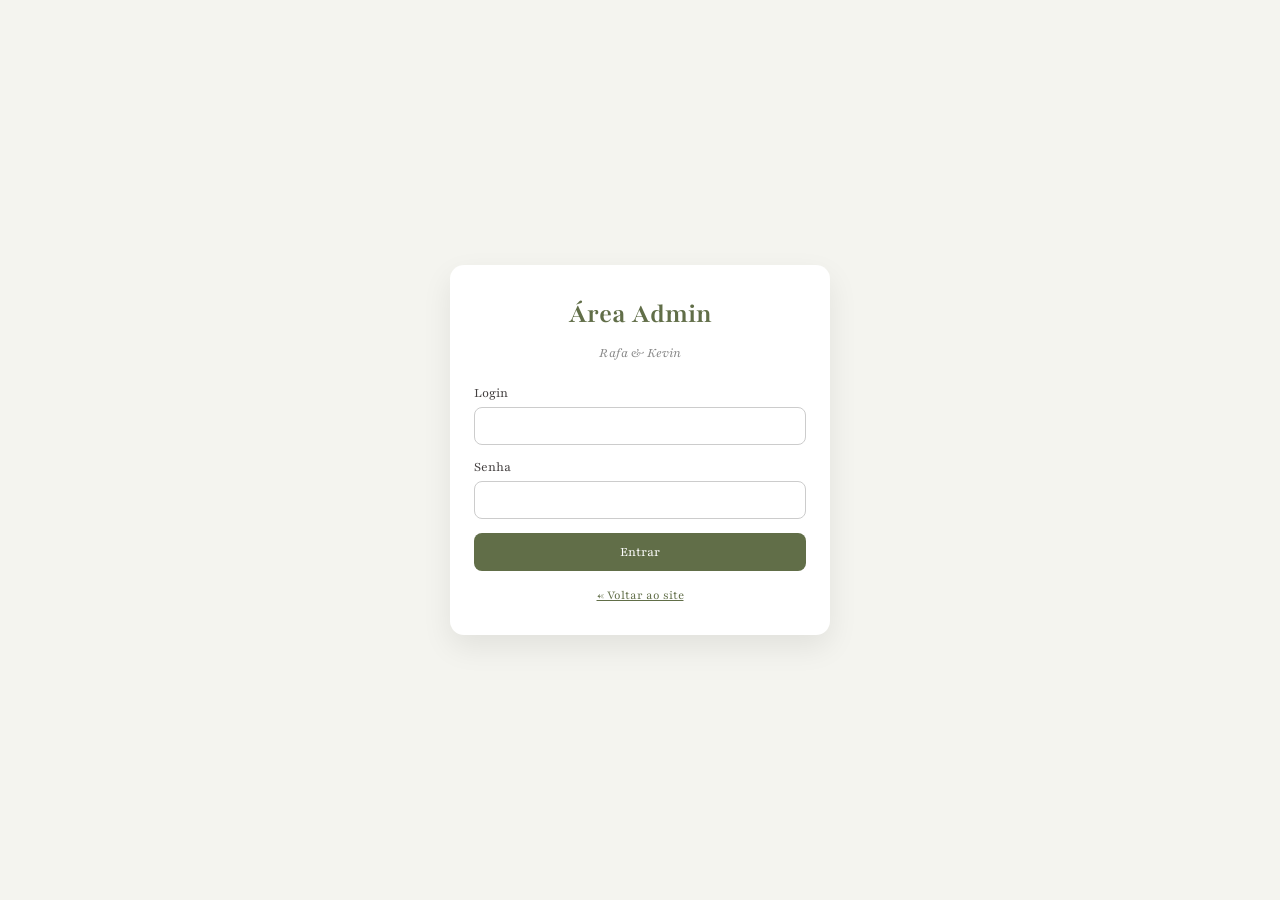
==== admin/index.html @ 6b74142e "Liga local, Maps, meta/OG e subtítulo do admin ao SITE_CONFIG. Facilita personalizar cada casamento " ====
<!DOCTYPE html>
<html lang="pt-BR">
<head>
    <meta charset="UTF-8">
    <meta name="viewport" content="width=device-width, initial-scale=1.0">
    <title>Admin - Login</title>
    <link href="https://fonts.googleapis.com/css2?family=Playfair:ital,opsz,wght@0,5..1200,300..900;1,5..1200,300..900&display=swap" rel="stylesheet">
    <link rel="stylesheet" href="admin.css">
</head>
<body>
    <div class="pagina-login">
        <div class="card-login">
            <h1>Área Admin</h1>
            <p class="subtitulo" id="admin-subtitulo-casal">Rafaella & Kevin</p>

            <form id="form-login">
                <label for="login">Login</label>
                <input type="text" id="login" autocomplete="username" required>

                <label for="senha">Senha</label>
                <input type="password" id="senha" autocomplete="current-password" required>

                <button type="submit" class="btn-primario" id="btn-login">Entrar</button>
            </form>

            <p id="mensagem" class="mensagem"></p>
            <a href="../index.html" class="link-voltar">← Voltar ao site</a>
        </div>
    </div>

    <script src="../config.js"></script>
    <script src="admin.js"></script>
    <script>
        if (getToken()) {
            window.location.href = "painel.html";
        }

        const form = document.getElementById("form-login");
        const mensagem = document.getElementById("mensagem");
        const btnLogin = document.getElementById("btn-login");

        form.addEventListener("submit", async (e) => {
            e.preventDefault();
            mensagem.className = "mensagem";
            mensagem.textContent = "";
            btnLogin.disabled = true;
            btnLogin.textContent = "Entrando...";

            try {
                const resposta = await fetch(`${API_BASE}/api/auth/login`, {
                    method: "POST",
                    headers: { "Content-Type": "application/json" },
                    body: JSON.stringify({
                        login: document.getElementById("login").value.trim(),
                        senha: document.getElementById("senha").value
                    })
                });

                const texto = await resposta.text();
                let dados;
                try { dados = JSON.parse(texto); } catch { dados = texto; }

                if (!resposta.ok) {
                    throw new Error(typeof dados === "string" ? dados : (dados.message || "Login ou senha inválidos"));
                }

                setAuth(dados.token, dados.login);
                window.location.href = "painel.html";
            } catch (erro) {
                mensagem.className = "mensagem erro";
                mensagem.textContent = erro.message || "Erro ao fazer login.";
            } finally {
                btnLogin.disabled = false;
                btnLogin.textContent = "Entrar";
            }
        });
    </script>
</body>
</html>
---- admin/admin.css ----
* {
    box-sizing: border-box;
}

body {
    margin: 0;
    font-family: "Playfair", Georgia, serif;
    background: #f4f4ef;
    color: #433f3f;
}

a {
    color: #616e48;
}

.pagina-login {
    min-height: 100vh;
    display: flex;
    align-items: center;
    justify-content: center;
    padding: 24px;
}

.card-login {
    width: 100%;
    max-width: 380px;
    background: white;
    border-radius: 14px;
    padding: 32px 24px;
    box-shadow: 0 12px 30px rgba(0, 0, 0, 0.08);
}

.card-login h1 {
    margin: 0 0 6px;
    text-align: center;
    color: #616e48;
    font-size: 28px;
}

.subtitulo {
    text-align: center;
    color: #888;
    font-style: italic;
    font-size: 14px;
    margin-bottom: 24px;
}

label {
    display: block;
    margin-bottom: 6px;
    font-size: 14px;
}

input, textarea, select {
    width: 100%;
    padding: 10px 12px;
    border: 1px solid #ccc;
    border-radius: 8px;
    font-size: 14px;
    margin-bottom: 14px;
    font-family: inherit;
}

textarea {
    min-height: 90px;
    resize: vertical;
}

button, .btn {
    border: none;
    border-radius: 8px;
    padding: 11px 16px;
    font-family: inherit;
    font-size: 14px;
    cursor: pointer;
    transition: background 0.2s;
}

.btn-primario {
    background: #616e48;
    color: white;
    width: 100%;
}

.btn-primario:hover { background: #4f5a3a; }
.btn-primario:disabled { background: #ccc; cursor: not-allowed; }

.btn-secundario {
    background: #e0e1cf;
    color: #616e48;
}

.btn-perigo {
    background: #c0392b;
    color: white;
}

.btn-aviso {
    background: #d4a017;
    color: white;
}

.mensagem {
    margin-top: 14px;
    text-align: center;
    font-size: 14px;
}

.mensagem.erro { color: #b00020; }
.mensagem.sucesso { color: #616e48; }

/* Painel */

.layout-admin {
    min-height: 100vh;
}

.topo-admin {
    background: #616e48;
    color: white;
    padding: 16px 20px;
    display: flex;
    justify-content: space-between;
    align-items: center;
    gap: 12px;
}

.topo-admin h1 {
    margin: 0;
    font-size: 20px;
}

.topo-admin span {
    font-size: 13px;
    opacity: 0.9;
}

.topo-acoes {
    display: flex;
    gap: 8px;
    align-items: center;
}

.btn-sair {
    background: rgba(255,255,255,0.15);
    color: white;
    border: 1px solid rgba(255,255,255,0.3);
}

.link-site {
    color: rgba(255, 255, 255, 0.9);
    font-size: 14px;
    text-decoration: none;
    padding: 8px 12px;
    border-radius: 8px;
    border: 1px solid rgba(255, 255, 255, 0.25);
}

.link-site:hover {
    background: rgba(255, 255, 255, 0.1);
}

.conteudo-admin {
    max-width: 960px;
    margin: 0 auto;
    padding: 20px 16px 40px;
}

.abas {
    display: flex;
    gap: 8px;
    margin-bottom: 20px;
}

.aba {
    flex: 1;
    background: white;
    border: 1px solid #ddd;
    color: #666;
    padding: 12px;
    border-radius: 10px;
}

.aba.ativa {
    background: #616e48;
    color: white;
    border-color: #616e48;
}

.painel-aba {
    display: none;
}

.painel-aba.ativo {
    display: block;
}

.grid-admin {
    display: grid;
    gap: 20px;
}

@media (min-width: 800px) {
    .grid-admin {
        grid-template-columns: 1fr 1.2fr;
    }
}

.card-painel {
    background: white;
    border-radius: 12px;
    padding: 20px;
    box-shadow: 0 4px 16px rgba(0,0,0,0.05);
}

.card-painel h2 {
    margin: 0 0 16px;
    color: #616e48;
    font-size: 18px;
}

#form-presente.modo-edicao {
    border-left: 3px solid #616e48;
    padding-left: 12px;
}

.preview-imagem {
    width: 100%;
    max-height: 180px;
    object-fit: cover;
    border-radius: 8px;
    margin-bottom: 14px;
    display: none;
}

.lista-itens {
    display: flex;
    flex-direction: column;
    gap: 12px;
}

.item-card {
    display: flex;
    gap: 12px;
    padding: 12px;
    border: 1px solid #eee;
    border-radius: 10px;
    align-items: flex-start;
}

.item-card img {
    width: 72px;
    height: 72px;
    object-fit: cover;
    border-radius: 8px;
    flex-shrink: 0;
}

.item-info {
    flex: 1;
    min-width: 0;
}

.item-info strong {
    display: block;
    margin-bottom: 4px;
    font-size: 15px;
}

.item-info p {
    margin: 0 0 4px;
    font-size: 13px;
    color: #666;
}

.badge {
    display: inline-block;
    font-size: 11px;
    padding: 3px 8px;
    border-radius: 12px;
    background: #e0e1cf;
    color: #616e48;
}

.badge.comprado {
    background: #fdebd0;
    color: #9a7b0a;
}

.acoes-item {
    display: flex;
    flex-wrap: wrap;
    gap: 6px;
    margin-top: 8px;
}

.acoes-item button {
    padding: 6px 10px;
    font-size: 12px;
}

.tabela-presenca {
    width: 100%;
    border-collapse: collapse;
    font-size: 13px;
}

.tabela-presenca th,
.tabela-presenca td {
    padding: 10px 8px;
    border-bottom: 1px solid #eee;
    text-align: left;
}

.tabela-presenca th {
    color: #616e48;
    font-weight: 600;
}

.status-sim { color: #2e7d32; }
.status-nao { color: #c0392b; }

.resumo {
    display: grid;
    grid-template-columns: repeat(2, minmax(0, 1fr));
    gap: 12px;
    margin-bottom: 20px;
}

@media (min-width: 640px) {
    .resumo {
        grid-template-columns: repeat(4, minmax(0, 1fr));
    }
}

.tabela-historico td strong {
    color: #616e48;
}

.resumo-card {
    flex: 1;
    min-width: 120px;
    background: #f9f9f7;
    border-radius: 10px;
    padding: 12px;
    text-align: center;
}

.resumo-card strong {
    display: block;
    font-size: 22px;
    color: #616e48;
}

.resumo-card span {
    font-size: 12px;
    color: #888;
}

.vazio {
    color: #999;
    font-style: italic;
    text-align: center;
    padding: 24px;
}

.escondido { display: none !important; }

.link-voltar {
    display: block;
    text-align: center;
    margin-top: 16px;
    font-size: 13px;
}

/* Toast */
#toast-container {
    position: fixed;
    left: 50%;
    bottom: 28px;
    transform: translateX(-50%);
    z-index: 9999;
    display: flex;
    flex-direction: column;
    gap: 10px;
    width: min(90vw, 360px);
    pointer-events: none;
}

.toast {
    background: #433f3f;
    color: #fff;
    padding: 14px 18px;
    border-radius: 12px;
    font-family: "Playfair", Georgia, serif;
    font-size: 14px;
    line-height: 1.4;
    text-align: center;
    box-shadow: 0 10px 28px rgba(0, 0, 0, 0.22);
    opacity: 0;
    transform: translateY(12px);
    transition: opacity 0.28s ease, transform 0.28s ease;
}

.toast.visivel {
    opacity: 1;
    transform: translateY(0);
}

.toast-sucesso { background: #616e48; }
.toast-erro { background: #8b4a3a; }
.toast-info { background: #433f3f; }
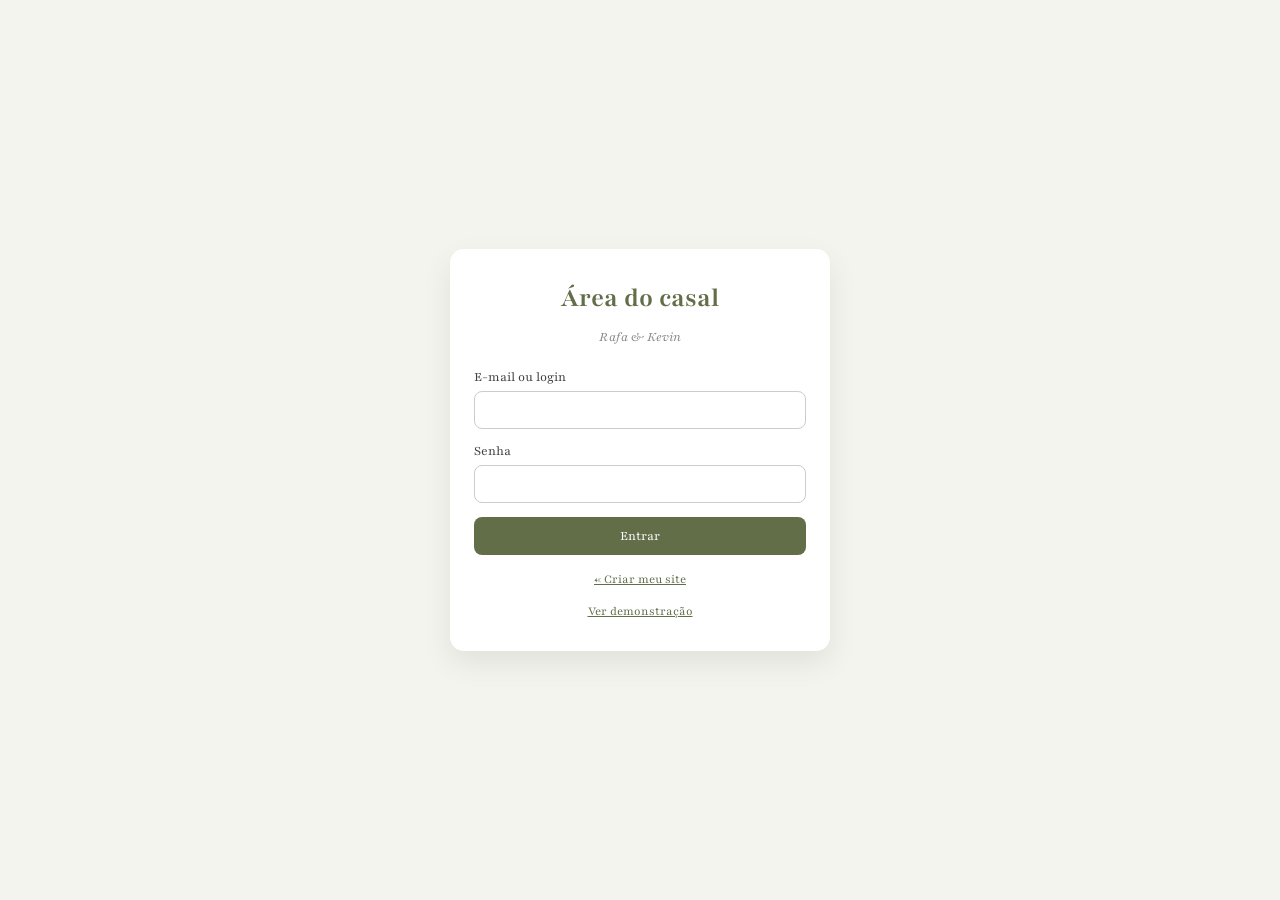
==== commit 6dbd02c8: "Adiciona landing de venda e login da noiva no painel. Checkout chama a API de assinatura e redirecio" ====
--- a/admin/index.html
+++ b/admin/index.html
@@ -10,11 +10,11 @@
 <body>
     <div class="pagina-login">
         <div class="card-login">
-            <h1>Área Admin</h1>
-            <p class="subtitulo" id="admin-subtitulo-casal">Rafaella & Kevin</p>
+            <h1>Área do casal</h1>
+            <p class="subtitulo" id="admin-subtitulo-casal">Entre com e-mail ou login admin</p>
 
             <form id="form-login">
-                <label for="login">Login</label>
+                <label for="login">E-mail ou login</label>
                 <input type="text" id="login" autocomplete="username" required>
 
                 <label for="senha">Senha</label>
@@ -24,7 +24,8 @@
             </form>
 
             <p id="mensagem" class="mensagem"></p>
-            <a href="../index.html" class="link-voltar">← Voltar ao site</a>
+            <a href="../landing/index.html" class="link-voltar">← Criar meu site</a>
+            <a href="../index.html" class="link-voltar">Ver demonstração</a>
         </div>
     </div>
 
@@ -47,14 +48,24 @@
             btnLogin.textContent = "Entrando...";
 
             try {
-                const resposta = await fetch(`${API_BASE}/api/auth/login`, {
+                const login = document.getElementById("login").value.trim();
+                const senha = document.getElementById("senha").value;
+                const payload = JSON.stringify({ login, senha });
+
+                // Tenta noiva (e-mail) e depois admin global
+                let resposta = await fetch(`${API_BASE}/api/auth/login-noiva`, {
                     method: "POST",
                     headers: { "Content-Type": "application/json" },
-                    body: JSON.stringify({
-                        login: document.getElementById("login").value.trim(),
-                        senha: document.getElementById("senha").value
-                    })
+                    body: payload
                 });
+
+                if (resposta.status === 401) {
+                    resposta = await fetch(`${API_BASE}/api/auth/login`, {
+                        method: "POST",
+                        headers: { "Content-Type": "application/json" },
+                        body: payload
+                    });
+                }
 
                 const texto = await resposta.text();
                 let dados;
@@ -64,7 +75,7 @@
                     throw new Error(typeof dados === "string" ? dados : (dados.message || "Login ou senha inválidos"));
                 }
 
-                setAuth(dados.token, dados.login);
+                setAuth(dados.token, dados.login, dados.siteId || null, dados.role || "ADMIN");
                 window.location.href = "painel.html";
             } catch (erro) {
                 mensagem.className = "mensagem erro";
--- a/admin/admin.css
+++ b/admin/admin.css
@@ -168,12 +168,13 @@
 
 .abas {
     display: flex;
+    flex-wrap: wrap;
     gap: 8px;
     margin-bottom: 20px;
 }
 
 .aba {
-    flex: 1;
+    flex: 1 1 140px;
     background: white;
     border: 1px solid #ddd;
     color: #666;
@@ -193,6 +194,108 @@
 
 .painel-aba.ativo {
     display: block;
+}
+
+.subtitulo-card {
+    margin: 18px 0 10px;
+    font-size: 16px;
+    color: #616e48;
+}
+
+.dica-admin {
+    font-size: 13px;
+    color: #888;
+    font-style: italic;
+    margin: 0 0 16px;
+}
+
+.linha-dupla {
+    display: grid;
+    grid-template-columns: 1fr 1fr;
+    gap: 12px;
+}
+
+.cores-grid {
+    display: grid;
+    grid-template-columns: repeat(auto-fill, minmax(140px, 1fr));
+    gap: 10px;
+    margin-bottom: 16px;
+}
+
+.cores-grid label {
+    display: flex;
+    flex-direction: column;
+    gap: 6px;
+    font-size: 13px;
+}
+
+.cores-grid input[type="color"] {
+    width: 100%;
+    height: 40px;
+    padding: 2px;
+    margin-bottom: 0;
+    cursor: pointer;
+}
+
+.upload-bloco {
+    margin-bottom: 22px;
+    padding-bottom: 16px;
+    border-bottom: 1px dashed #ddd;
+}
+
+.upload-bloco h3 {
+    margin: 0 0 10px;
+    font-size: 15px;
+    color: #433f3f;
+}
+
+.preview-midia {
+    display: none;
+    width: 100%;
+    max-height: 220px;
+    object-fit: cover;
+    border-radius: 10px;
+    margin-bottom: 10px;
+    background: #eee;
+}
+
+.contador-limite {
+    font-size: 13px;
+    font-weight: normal;
+    color: #888;
+    font-style: italic;
+}
+
+.lista-carrossel-admin {
+    display: grid;
+    grid-template-columns: repeat(2, minmax(0, 1fr));
+    gap: 10px;
+    margin-bottom: 12px;
+}
+
+.item-carrossel-admin {
+    background: #f9f9f7;
+    border-radius: 10px;
+    overflow: hidden;
+    border: 1px solid #e6e6df;
+}
+
+.item-carrossel-admin img {
+    width: 100%;
+    height: 120px;
+    object-fit: cover;
+    display: block;
+}
+
+.item-carrossel-admin .btn-secundario {
+    width: 100%;
+    border-radius: 0;
+}
+
+@media (max-width: 640px) {
+    .linha-dupla {
+        grid-template-columns: 1fr;
+    }
 }
 
 .grid-admin {
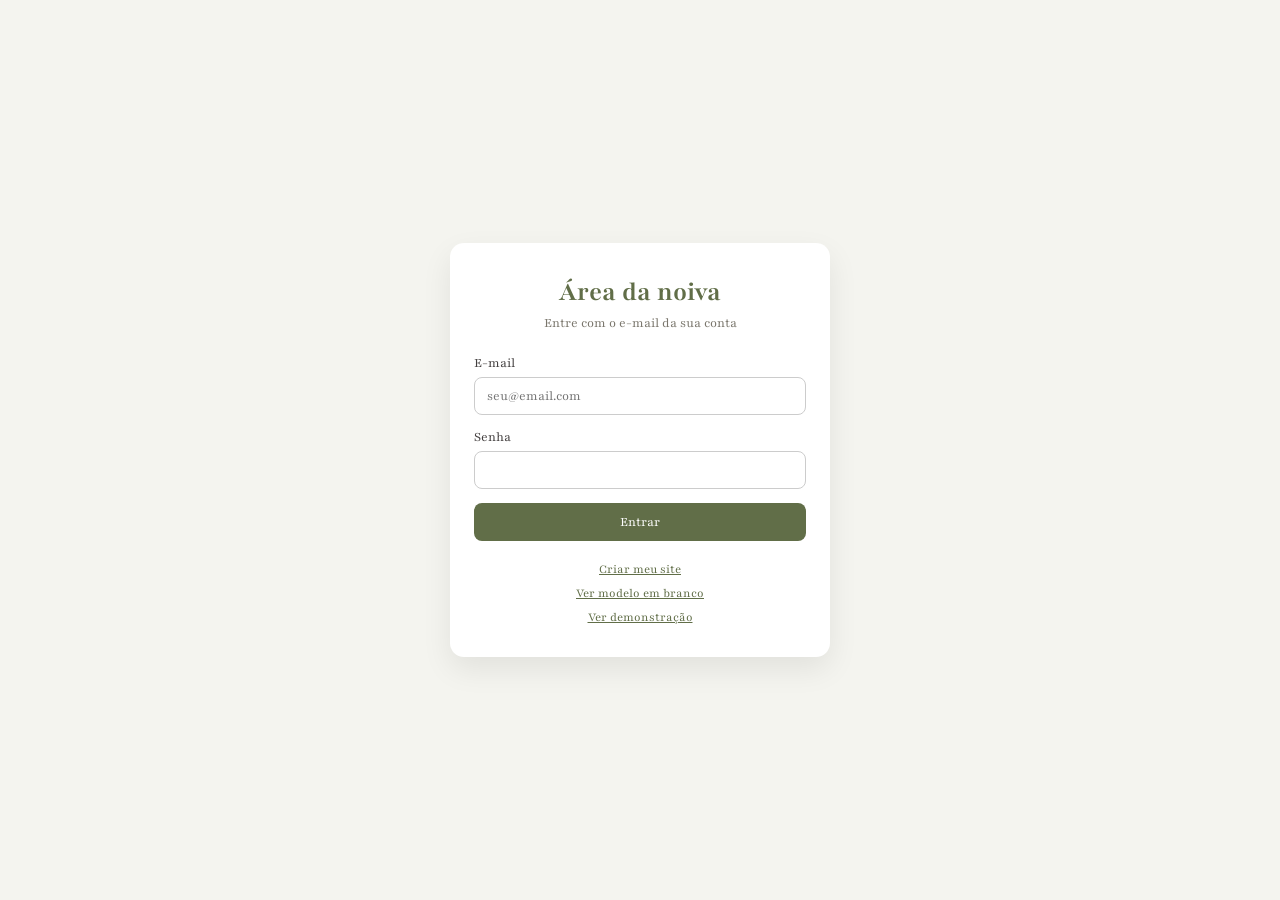
==== commit 36ce5766: "Layout neutro para casais sem foto e login admin sem branding da vitrine. Co-authored-by: Cursor <cu" ====
--- a/admin/index.html
+++ b/admin/index.html
@@ -3,19 +3,19 @@
 <head>
     <meta charset="UTF-8">
     <meta name="viewport" content="width=device-width, initial-scale=1.0">
-    <title>Admin - Login</title>
+    <title>Área da noiva — Login</title>
     <link href="https://fonts.googleapis.com/css2?family=Playfair:ital,opsz,wght@0,5..1200,300..900;1,5..1200,300..900&display=swap" rel="stylesheet">
     <link rel="stylesheet" href="admin.css">
 </head>
 <body>
     <div class="pagina-login">
         <div class="card-login">
-            <h1>Área do casal</h1>
-            <p class="subtitulo" id="admin-subtitulo-casal">Entre com e-mail ou login admin</p>
+            <h1>Área da noiva</h1>
+            <p class="subtitulo" id="admin-subtitulo-casal">Entre com o e-mail da sua conta</p>
 
             <form id="form-login">
-                <label for="login">E-mail ou login</label>
-                <input type="text" id="login" autocomplete="username" required>
+                <label for="login">E-mail</label>
+                <input type="text" id="login" autocomplete="username" required placeholder="seu@email.com">
 
                 <label for="senha">Senha</label>
                 <input type="password" id="senha" autocomplete="current-password" required>
@@ -24,8 +24,11 @@
             </form>
 
             <p id="mensagem" class="mensagem"></p>
-            <a href="../landing/index.html" class="link-voltar">← Criar meu site</a>
-            <a href="../index.html" class="link-voltar">Ver demonstração</a>
+            <div class="links-login">
+                <a href="../landing/index.html" class="link-voltar">Criar meu site</a>
+                <a href="../index.html?site=modelo" class="link-voltar" target="_blank" rel="noopener">Ver modelo em branco</a>
+                <a href="../index.html" class="link-voltar" target="_blank" rel="noopener">Ver demonstração</a>
+            </div>
         </div>
     </div>
 
--- a/admin/admin.css
+++ b/admin/admin.css
@@ -39,10 +39,28 @@
 
 .subtitulo {
     text-align: center;
-    color: #888;
-    font-style: italic;
-    font-size: 14px;
-    margin-bottom: 24px;
+    margin: 0 0 24px;
+    color: #7a766c;
+    font-size: 14px;
+}
+
+.links-login {
+    display: flex;
+    flex-direction: column;
+    gap: 8px;
+    margin-top: 20px;
+    align-items: center;
+}
+
+.links-login .link-voltar {
+    margin-top: 0;
+}
+
+.site-ativo-label {
+    display: block;
+    font-size: 13px;
+    color: #7a766c;
+    margin-top: 4px;
 }
 
 label {
@@ -229,6 +247,13 @@
     font-size: 13px;
 }
 
+.cores-grid label small {
+    font-size: 11px;
+    font-weight: 400;
+    opacity: 0.7;
+    line-height: 1.2;
+}
+
 .cores-grid input[type="color"] {
     width: 100%;
     height: 40px;
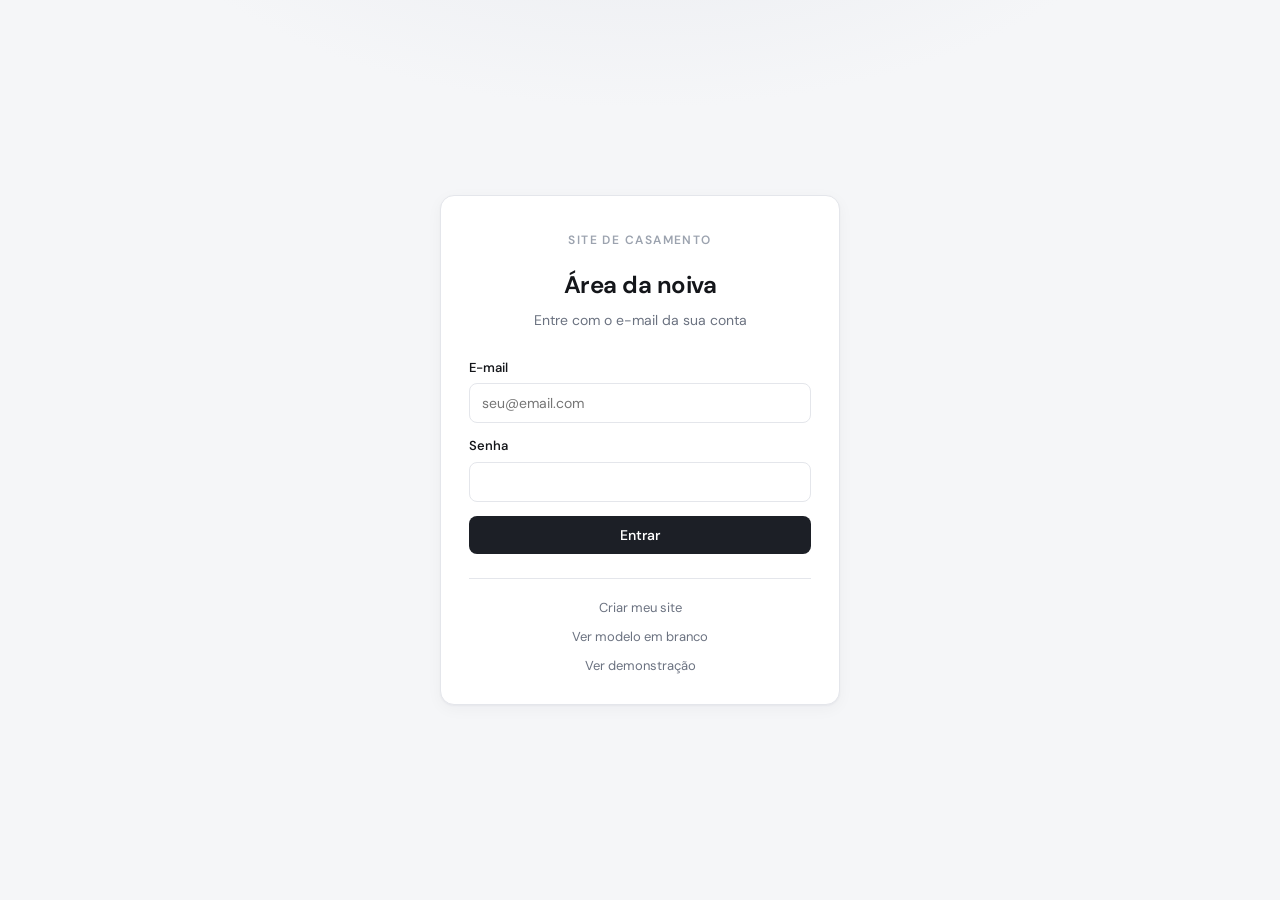
==== commit a92dd568: "Redesenha o admin com visual SaaS neutro (DM Sans + grafite). Co-authored-by: Cursor <cursoragent@cu" ====
--- a/admin/index.html
+++ b/admin/index.html
@@ -4,12 +4,15 @@
     <meta charset="UTF-8">
     <meta name="viewport" content="width=device-width, initial-scale=1.0">
     <title>Área da noiva — Login</title>
-    <link href="https://fonts.googleapis.com/css2?family=Playfair:ital,opsz,wght@0,5..1200,300..900;1,5..1200,300..900&display=swap" rel="stylesheet">
+    <link rel="preconnect" href="https://fonts.googleapis.com">
+    <link rel="preconnect" href="https://fonts.gstatic.com" crossorigin>
+    <link href="https://fonts.googleapis.com/css2?family=DM+Sans:ital,opsz,wght@0,9..40,400;0,9..40,500;0,9..40,600;0,9..40,700;1,9..40,400&display=swap" rel="stylesheet">
     <link rel="stylesheet" href="admin.css">
 </head>
 <body>
     <div class="pagina-login">
         <div class="card-login">
+            <span class="marca-admin">Site de casamento</span>
             <h1>Área da noiva</h1>
             <p class="subtitulo" id="admin-subtitulo-casal">Entre com o e-mail da sua conta</p>
 
--- a/admin/admin.css
+++ b/admin/admin.css
@@ -1,17 +1,53 @@
+/* Admin SaaS — visual neutro (ferramenta, não convite) */
+:root {
+    --bg: #f5f6f8;
+    --surface: #ffffff;
+    --surface-2: #f0f1f4;
+    --border: #e4e6eb;
+    --border-strong: #d0d3da;
+    --text: #14161a;
+    --text-muted: #6b7280;
+    --text-soft: #9ca3af;
+    --accent: #1c1f26;
+    --accent-hover: #000000;
+    --accent-soft: #eef0f3;
+    --focus: #3b82f6;
+    --success: #047857;
+    --success-bg: #ecfdf5;
+    --danger: #b91c1c;
+    --danger-bg: #fef2f2;
+    --warning: #b45309;
+    --warning-bg: #fffbeb;
+    --shadow: 0 1px 2px rgba(16, 24, 40, 0.04), 0 4px 16px rgba(16, 24, 40, 0.04);
+    --radius: 10px;
+    --radius-sm: 8px;
+    --font: "DM Sans", system-ui, -apple-system, sans-serif;
+}
+
 * {
     box-sizing: border-box;
 }
 
 body {
     margin: 0;
-    font-family: "Playfair", Georgia, serif;
-    background: #f4f4ef;
-    color: #433f3f;
+    font-family: var(--font);
+    background: var(--bg);
+    color: var(--text);
+    -webkit-font-smoothing: antialiased;
+    line-height: 1.45;
 }
 
 a {
-    color: #616e48;
-}
+    color: var(--text);
+    text-decoration: underline;
+    text-underline-offset: 3px;
+}
+
+a:hover {
+    color: var(--accent);
+}
+
+/* ——— Login ——— */
 
 .pagina-login {
     min-height: 100vh;
@@ -19,64 +55,116 @@
     align-items: center;
     justify-content: center;
     padding: 24px;
+    background:
+        radial-gradient(900px 480px at 50% -20%, #e8eaef 0%, transparent 60%),
+        var(--bg);
 }
 
 .card-login {
     width: 100%;
-    max-width: 380px;
-    background: white;
+    max-width: 400px;
+    background: var(--surface);
+    border: 1px solid var(--border);
     border-radius: 14px;
-    padding: 32px 24px;
-    box-shadow: 0 12px 30px rgba(0, 0, 0, 0.08);
+    padding: 36px 28px 28px;
+    box-shadow: var(--shadow);
+}
+
+.card-login .marca-admin {
+    display: block;
+    text-align: center;
+    font-size: 12px;
+    font-weight: 600;
+    letter-spacing: 0.12em;
+    text-transform: uppercase;
+    color: var(--text-soft);
+    margin-bottom: 18px;
 }
 
 .card-login h1 {
-    margin: 0 0 6px;
+    margin: 0 0 8px;
     text-align: center;
-    color: #616e48;
-    font-size: 28px;
+    color: var(--text);
+    font-size: 24px;
+    font-weight: 650;
+    letter-spacing: -0.02em;
 }
 
 .subtitulo {
     text-align: center;
-    margin: 0 0 24px;
-    color: #7a766c;
+    margin: 0 0 28px;
+    color: var(--text-muted);
     font-size: 14px;
+    font-weight: 400;
 }
 
 .links-login {
     display: flex;
     flex-direction: column;
-    gap: 8px;
-    margin-top: 20px;
+    gap: 10px;
+    margin-top: 24px;
+    padding-top: 20px;
+    border-top: 1px solid var(--border);
     align-items: center;
 }
 
 .links-login .link-voltar {
     margin-top: 0;
+    color: var(--text-muted);
+    text-decoration: none;
+    font-size: 13px;
+}
+
+.links-login .link-voltar:hover {
+    color: var(--text);
+    text-decoration: underline;
 }
 
 .site-ativo-label {
     display: block;
-    font-size: 13px;
-    color: #7a766c;
-    margin-top: 4px;
-}
+    font-size: 12px;
+    color: var(--text-muted);
+    margin-top: 2px;
+    font-weight: 500;
+}
+
+/* ——— Forms ——— */
 
 label {
     display: block;
     margin-bottom: 6px;
-    font-size: 14px;
-}
-
-input, textarea, select {
+    font-size: 13px;
+    font-weight: 550;
+    color: var(--text);
+}
+
+input,
+textarea,
+select {
     width: 100%;
     padding: 10px 12px;
-    border: 1px solid #ccc;
-    border-radius: 8px;
+    border: 1px solid var(--border);
+    border-radius: var(--radius-sm);
     font-size: 14px;
     margin-bottom: 14px;
     font-family: inherit;
+    background: var(--surface);
+    color: var(--text);
+    transition: border-color 0.15s, box-shadow 0.15s;
+}
+
+input:hover,
+textarea:hover,
+select:hover {
+    border-color: var(--border-strong);
+}
+
+input:focus,
+textarea:focus,
+select:focus {
+    outline: none;
+    border-color: var(--focus);
+    box-shadow: 0 0 0 3px rgba(59, 130, 246, 0.15);
 }
 
 textarea {
@@ -84,126 +172,182 @@
     resize: vertical;
 }
 
-button, .btn {
+button,
+.btn {
     border: none;
-    border-radius: 8px;
-    padding: 11px 16px;
+    border-radius: var(--radius-sm);
+    padding: 10px 14px;
     font-family: inherit;
     font-size: 14px;
+    font-weight: 550;
     cursor: pointer;
-    transition: background 0.2s;
+    transition: background 0.15s, border-color 0.15s, color 0.15s, opacity 0.15s;
 }
 
 .btn-primario {
-    background: #616e48;
-    color: white;
-    width: 100%;
-}
-
-.btn-primario:hover { background: #4f5a3a; }
-.btn-primario:disabled { background: #ccc; cursor: not-allowed; }
+    background: var(--accent);
+    color: #fff;
+    width: 100%;
+}
+
+.btn-primario:hover {
+    background: var(--accent-hover);
+}
+
+.btn-primario:disabled {
+    background: var(--border-strong);
+    color: var(--text-soft);
+    cursor: not-allowed;
+}
 
 .btn-secundario {
-    background: #e0e1cf;
-    color: #616e48;
+    background: var(--surface);
+    color: var(--text);
+    border: 1px solid var(--border);
+}
+
+.btn-secundario:hover {
+    background: var(--surface-2);
+    border-color: var(--border-strong);
 }
 
 .btn-perigo {
-    background: #c0392b;
-    color: white;
+    background: var(--danger);
+    color: #fff;
+}
+
+.btn-perigo:hover {
+    background: #991b1b;
 }
 
 .btn-aviso {
-    background: #d4a017;
-    color: white;
+    background: var(--warning);
+    color: #fff;
 }
 
 .mensagem {
     margin-top: 14px;
     text-align: center;
-    font-size: 14px;
-}
-
-.mensagem.erro { color: #b00020; }
-.mensagem.sucesso { color: #616e48; }
-
-/* Painel */
+    font-size: 13px;
+}
+
+.mensagem.erro {
+    color: var(--danger);
+}
+
+.mensagem.sucesso {
+    color: var(--success);
+}
+
+/* ——— Shell / header ——— */
 
 .layout-admin {
     min-height: 100vh;
 }
 
 .topo-admin {
-    background: #616e48;
-    color: white;
-    padding: 16px 20px;
+    background: var(--surface);
+    color: var(--text);
+    padding: 14px 20px;
     display: flex;
     justify-content: space-between;
     align-items: center;
     gap: 12px;
+    border-bottom: 1px solid var(--border);
+    position: sticky;
+    top: 0;
+    z-index: 20;
+    backdrop-filter: blur(8px);
+    background: rgba(255, 255, 255, 0.92);
 }
 
 .topo-admin h1 {
     margin: 0;
-    font-size: 20px;
+    font-size: 16px;
+    font-weight: 650;
+    letter-spacing: -0.02em;
 }
 
 .topo-admin span {
-    font-size: 13px;
-    opacity: 0.9;
+    font-size: 12px;
+    color: var(--text-muted);
+    opacity: 1;
 }
 
 .topo-acoes {
     display: flex;
     gap: 8px;
     align-items: center;
+    flex-shrink: 0;
 }
 
 .btn-sair {
-    background: rgba(255,255,255,0.15);
-    color: white;
-    border: 1px solid rgba(255,255,255,0.3);
+    background: var(--surface);
+    color: var(--text-muted);
+    border: 1px solid var(--border);
+}
+
+.btn-sair:hover {
+    background: var(--surface-2);
+    color: var(--text);
 }
 
 .link-site {
-    color: rgba(255, 255, 255, 0.9);
-    font-size: 14px;
+    color: var(--text);
+    font-size: 13px;
+    font-weight: 550;
     text-decoration: none;
     padding: 8px 12px;
-    border-radius: 8px;
-    border: 1px solid rgba(255, 255, 255, 0.25);
+    border-radius: var(--radius-sm);
+    border: 1px solid var(--border);
+    background: var(--surface);
 }
 
 .link-site:hover {
-    background: rgba(255, 255, 255, 0.1);
+    background: var(--surface-2);
+    border-color: var(--border-strong);
 }
 
 .conteudo-admin {
-    max-width: 960px;
+    max-width: 1040px;
     margin: 0 auto;
-    padding: 20px 16px 40px;
-}
+    padding: 24px 16px 48px;
+}
+
+/* ——— Tabs ——— */
 
 .abas {
     display: flex;
     flex-wrap: wrap;
-    gap: 8px;
-    margin-bottom: 20px;
+    gap: 4px;
+    margin-bottom: 22px;
+    padding: 4px;
+    background: var(--surface);
+    border: 1px solid var(--border);
+    border-radius: 12px;
 }
 
 .aba {
-    flex: 1 1 140px;
-    background: white;
-    border: 1px solid #ddd;
-    color: #666;
-    padding: 12px;
-    border-radius: 10px;
+    flex: 1 1 120px;
+    background: transparent;
+    border: none;
+    color: var(--text-muted);
+    padding: 10px 12px;
+    border-radius: var(--radius-sm);
+    font-weight: 550;
+    font-size: 13px;
+}
+
+.aba:hover {
+    background: var(--surface-2);
+    color: var(--text);
 }
 
 .aba.ativa {
-    background: #616e48;
-    color: white;
-    border-color: #616e48;
+    background: var(--accent);
+    color: #fff;
+    border-color: transparent;
+    box-shadow: 0 1px 2px rgba(0, 0, 0, 0.08);
 }
 
 .painel-aba {
@@ -215,16 +359,22 @@
 }
 
 .subtitulo-card {
-    margin: 18px 0 10px;
-    font-size: 16px;
-    color: #616e48;
+    margin: 22px 0 12px;
+    padding-top: 16px;
+    border-top: 1px solid var(--border);
+    font-size: 13px;
+    font-weight: 650;
+    letter-spacing: 0.02em;
+    text-transform: uppercase;
+    color: var(--text-muted);
 }
 
 .dica-admin {
     font-size: 13px;
-    color: #888;
-    font-style: italic;
+    color: var(--text-muted);
+    font-style: normal;
     margin: 0 0 16px;
+    line-height: 1.4;
 }
 
 .linha-dupla {
@@ -245,12 +395,13 @@
     flex-direction: column;
     gap: 6px;
     font-size: 13px;
+    font-weight: 500;
 }
 
 .cores-grid label small {
     font-size: 11px;
     font-weight: 400;
-    opacity: 0.7;
+    color: var(--text-muted);
     line-height: 1.2;
 }
 
@@ -260,18 +411,25 @@
     padding: 2px;
     margin-bottom: 0;
     cursor: pointer;
+    border-radius: var(--radius-sm);
 }
 
 .upload-bloco {
-    margin-bottom: 22px;
+    margin-bottom: 20px;
     padding-bottom: 16px;
-    border-bottom: 1px dashed #ddd;
+    border-bottom: 1px solid var(--border);
+}
+
+.upload-bloco:last-child {
+    border-bottom: none;
+    margin-bottom: 0;
 }
 
 .upload-bloco h3 {
     margin: 0 0 10px;
-    font-size: 15px;
-    color: #433f3f;
+    font-size: 14px;
+    font-weight: 600;
+    color: var(--text);
 }
 
 .preview-midia {
@@ -279,16 +437,17 @@
     width: 100%;
     max-height: 220px;
     object-fit: cover;
-    border-radius: 10px;
+    border-radius: var(--radius);
     margin-bottom: 10px;
-    background: #eee;
+    background: var(--surface-2);
+    border: 1px solid var(--border);
 }
 
 .contador-limite {
-    font-size: 13px;
-    font-weight: normal;
-    color: #888;
-    font-style: italic;
+    font-size: 12px;
+    font-weight: 500;
+    color: var(--text-muted);
+    font-style: normal;
 }
 
 .lista-carrossel-admin {
@@ -299,10 +458,10 @@
 }
 
 .item-carrossel-admin {
-    background: #f9f9f7;
-    border-radius: 10px;
+    background: var(--surface-2);
+    border-radius: var(--radius);
     overflow: hidden;
-    border: 1px solid #e6e6df;
+    border: 1px solid var(--border);
 }
 
 .item-carrossel-admin img {
@@ -315,40 +474,50 @@
 .item-carrossel-admin .btn-secundario {
     width: 100%;
     border-radius: 0;
+    border-left: none;
+    border-right: none;
+    border-bottom: none;
 }
 
 @media (max-width: 640px) {
     .linha-dupla {
         grid-template-columns: 1fr;
     }
+
+    .topo-admin {
+        flex-wrap: wrap;
+    }
 }
 
 .grid-admin {
     display: grid;
-    gap: 20px;
+    gap: 16px;
 }
 
 @media (min-width: 800px) {
     .grid-admin {
-        grid-template-columns: 1fr 1.2fr;
+        grid-template-columns: 1fr 1.15fr;
     }
 }
 
 .card-painel {
-    background: white;
+    background: var(--surface);
     border-radius: 12px;
-    padding: 20px;
-    box-shadow: 0 4px 16px rgba(0,0,0,0.05);
+    padding: 22px;
+    border: 1px solid var(--border);
+    box-shadow: var(--shadow);
 }
 
 .card-painel h2 {
-    margin: 0 0 16px;
-    color: #616e48;
-    font-size: 18px;
+    margin: 0 0 18px;
+    color: var(--text);
+    font-size: 16px;
+    font-weight: 650;
+    letter-spacing: -0.01em;
 }
 
 #form-presente.modo-edicao {
-    border-left: 3px solid #616e48;
+    border-left: 3px solid var(--accent);
     padding-left: 12px;
 }
 
@@ -356,32 +525,35 @@
     width: 100%;
     max-height: 180px;
     object-fit: cover;
-    border-radius: 8px;
+    border-radius: var(--radius-sm);
     margin-bottom: 14px;
     display: none;
+    border: 1px solid var(--border);
 }
 
 .lista-itens {
     display: flex;
     flex-direction: column;
-    gap: 12px;
+    gap: 10px;
 }
 
 .item-card {
     display: flex;
     gap: 12px;
     padding: 12px;
-    border: 1px solid #eee;
-    border-radius: 10px;
+    border: 1px solid var(--border);
+    border-radius: var(--radius);
     align-items: flex-start;
+    background: var(--surface);
 }
 
 .item-card img {
     width: 72px;
     height: 72px;
     object-fit: cover;
-    border-radius: 8px;
+    border-radius: var(--radius-sm);
     flex-shrink: 0;
+    background: var(--surface-2);
 }
 
 .item-info {
@@ -392,27 +564,29 @@
 .item-info strong {
     display: block;
     margin-bottom: 4px;
-    font-size: 15px;
+    font-size: 14px;
+    font-weight: 600;
 }
 
 .item-info p {
     margin: 0 0 4px;
     font-size: 13px;
-    color: #666;
+    color: var(--text-muted);
 }
 
 .badge {
     display: inline-block;
     font-size: 11px;
+    font-weight: 600;
     padding: 3px 8px;
-    border-radius: 12px;
-    background: #e0e1cf;
-    color: #616e48;
+    border-radius: 999px;
+    background: var(--accent-soft);
+    color: var(--text-muted);
 }
 
 .badge.comprado {
-    background: #fdebd0;
-    color: #9a7b0a;
+    background: var(--warning-bg);
+    color: var(--warning);
 }
 
 .acoes-item {
@@ -435,23 +609,33 @@
 
 .tabela-presenca th,
 .tabela-presenca td {
-    padding: 10px 8px;
-    border-bottom: 1px solid #eee;
+    padding: 11px 8px;
+    border-bottom: 1px solid var(--border);
     text-align: left;
 }
 
 .tabela-presenca th {
-    color: #616e48;
+    color: var(--text-muted);
     font-weight: 600;
-}
-
-.status-sim { color: #2e7d32; }
-.status-nao { color: #c0392b; }
+    font-size: 12px;
+    text-transform: uppercase;
+    letter-spacing: 0.03em;
+}
+
+.status-sim {
+    color: var(--success);
+    font-weight: 600;
+}
+
+.status-nao {
+    color: var(--danger);
+    font-weight: 600;
+}
 
 .resumo {
     display: grid;
     grid-template-columns: repeat(2, minmax(0, 1fr));
-    gap: 12px;
+    gap: 10px;
     margin-bottom: 20px;
 }
 
@@ -462,37 +646,44 @@
 }
 
 .tabela-historico td strong {
-    color: #616e48;
+    color: var(--text);
 }
 
 .resumo-card {
     flex: 1;
     min-width: 120px;
-    background: #f9f9f7;
-    border-radius: 10px;
-    padding: 12px;
+    background: var(--surface-2);
+    border: 1px solid var(--border);
+    border-radius: var(--radius);
+    padding: 14px 12px;
     text-align: center;
 }
 
 .resumo-card strong {
     display: block;
     font-size: 22px;
-    color: #616e48;
+    font-weight: 700;
+    letter-spacing: -0.02em;
+    color: var(--text);
 }
 
 .resumo-card span {
     font-size: 12px;
-    color: #888;
+    color: var(--text-muted);
+    font-weight: 500;
 }
 
 .vazio {
-    color: #999;
-    font-style: italic;
+    color: var(--text-soft);
+    font-style: normal;
     text-align: center;
-    padding: 24px;
-}
-
-.escondido { display: none !important; }
+    padding: 28px 16px;
+    font-size: 14px;
+}
+
+.escondido {
+    display: none !important;
+}
 
 .link-voltar {
     display: block;
@@ -516,15 +707,16 @@
 }
 
 .toast {
-    background: #433f3f;
+    background: var(--accent);
     color: #fff;
-    padding: 14px 18px;
-    border-radius: 12px;
-    font-family: "Playfair", Georgia, serif;
-    font-size: 14px;
+    padding: 12px 16px;
+    border-radius: var(--radius);
+    font-family: var(--font);
+    font-size: 13px;
+    font-weight: 500;
     line-height: 1.4;
     text-align: center;
-    box-shadow: 0 10px 28px rgba(0, 0, 0, 0.22);
+    box-shadow: 0 10px 28px rgba(0, 0, 0, 0.18);
     opacity: 0;
     transform: translateY(12px);
     transition: opacity 0.28s ease, transform 0.28s ease;
@@ -535,6 +727,14 @@
     transform: translateY(0);
 }
 
-.toast-sucesso { background: #616e48; }
-.toast-erro { background: #8b4a3a; }
-.toast-info { background: #433f3f; }
+.toast-sucesso {
+    background: var(--success);
+}
+
+.toast-erro {
+    background: var(--danger);
+}
+
+.toast-info {
+    background: var(--accent);
+}
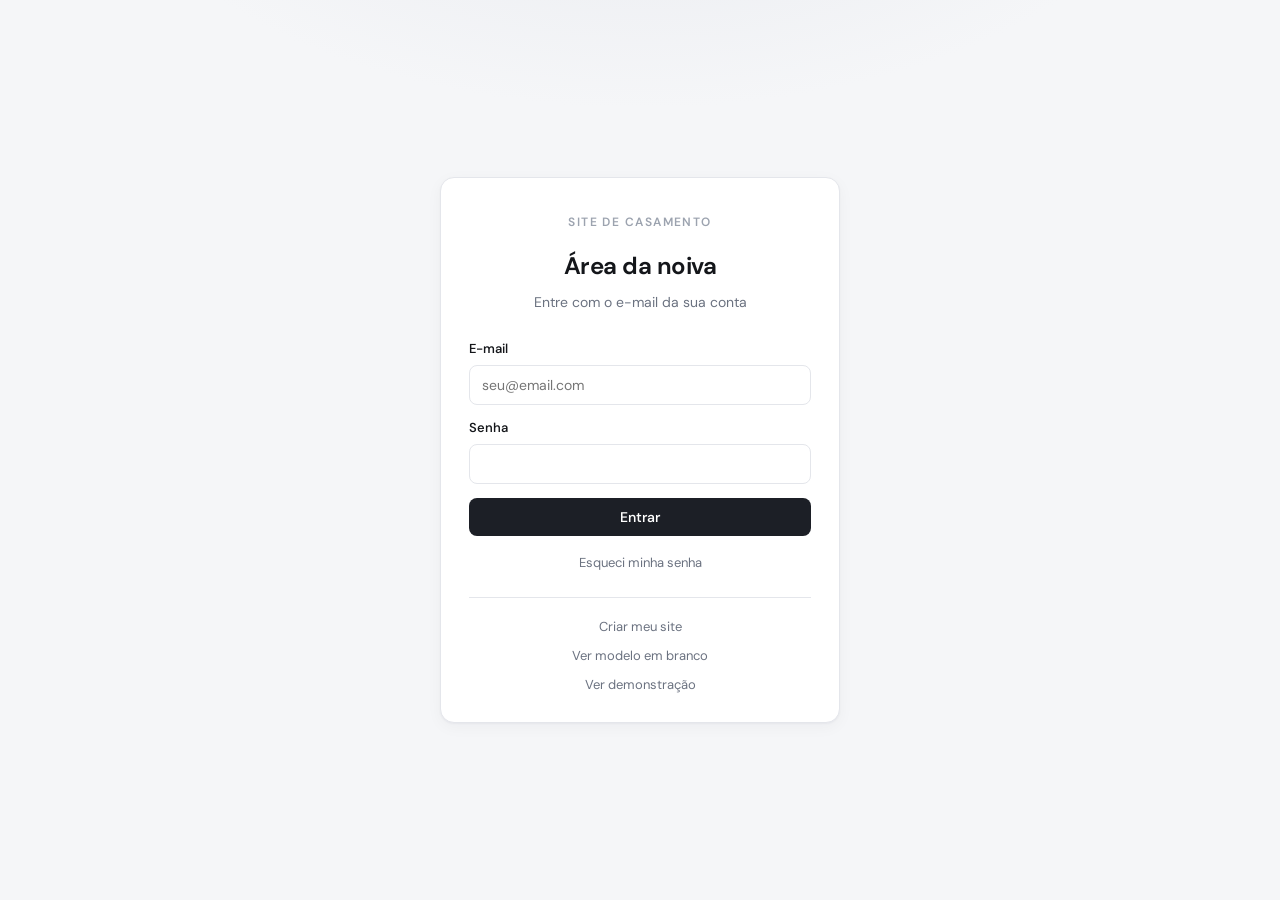
==== commit d8772d14: "Adiciona tela Esqueci minha senha no painel da noiva. Pede e-mail e slug do site para redefinir a se" ====
--- a/admin/index.html
+++ b/admin/index.html
@@ -25,6 +25,10 @@
 
                 <button type="submit" class="btn-primario" id="btn-login">Entrar</button>
             </form>
+
+            <p class="link-esqueci-wrap">
+                <a href="recuperar.html" class="link-esqueci">Esqueci minha senha</a>
+            </p>
 
             <p id="mensagem" class="mensagem"></p>
             <div class="links-login">
@@ -81,7 +85,12 @@
                     throw new Error(typeof dados === "string" ? dados : (dados.message || "Login ou senha inválidos"));
                 }
 
-                setAuth(dados.token, dados.login, dados.siteId || null, dados.role || "ADMIN");
+                setAuth(
+                    dados.token,
+                    dados.login,
+                    dados.siteId || (dados.role === "ADMIN" ? "rafaekevin" : null),
+                    dados.role || "ADMIN"
+                );
                 window.location.href = "painel.html";
             } catch (erro) {
                 mensagem.className = "mensagem erro";
--- a/admin/admin.css
+++ b/admin/admin.css
@@ -120,6 +120,36 @@
     text-decoration: underline;
 }
 
+.link-esqueci-wrap {
+    margin: 14px 0 0;
+    text-align: center;
+}
+
+.link-esqueci {
+    font-size: 13px;
+    color: var(--text-muted);
+    text-decoration: none;
+}
+
+.link-esqueci:hover {
+    color: var(--text);
+    text-decoration: underline;
+}
+
+.campo-dica-admin {
+    margin: -4px 0 14px;
+    font-size: 12px;
+    color: var(--text-soft);
+    line-height: 1.4;
+}
+
+.campo-dica-admin code {
+    font-size: 11px;
+    background: var(--surface-2);
+    padding: 1px 5px;
+    border-radius: 4px;
+}
+
 .site-ativo-label {
     display: block;
     font-size: 12px;
@@ -414,6 +444,147 @@
     border-radius: var(--radius-sm);
 }
 
+.subtitulo-mini {
+    margin: 4px 0 10px;
+    font-size: 13px;
+    font-weight: 600;
+    color: var(--text-muted);
+}
+
+.paletas-tema {
+    display: grid;
+    grid-template-columns: repeat(auto-fill, minmax(118px, 1fr));
+    gap: 10px;
+    margin-bottom: 18px;
+}
+
+.paleta-card {
+    display: flex;
+    flex-direction: column;
+    gap: 8px;
+    padding: 10px;
+    border: 2px solid var(--border);
+    border-radius: var(--radius-sm);
+    background: var(--surface);
+    cursor: pointer;
+    text-align: left;
+    font: inherit;
+    color: inherit;
+    transition: border-color 0.15s ease, box-shadow 0.15s ease, transform 0.12s ease;
+}
+
+.paleta-card:hover {
+    border-color: var(--border-strong);
+    transform: translateY(-1px);
+}
+
+.paleta-card.ativa {
+    border-color: var(--accent);
+    box-shadow: 0 0 0 1px var(--accent);
+}
+
+.paleta-swatches {
+    display: flex;
+    gap: 4px;
+    height: 30px;
+}
+
+.paleta-swatches span {
+    flex: 1;
+    border-radius: 5px;
+    border: 1px solid rgba(0, 0, 0, 0.07);
+}
+
+.paleta-card-nome {
+    font-size: 12px;
+    font-weight: 600;
+    line-height: 1.2;
+}
+
+.paleta-card-desc {
+    font-size: 10px;
+    color: var(--text-muted);
+    line-height: 1.25;
+}
+
+.seletor-site-admin {
+    display: flex;
+    flex-wrap: wrap;
+    align-items: center;
+    gap: 8px;
+    margin-top: 8px;
+}
+
+.seletor-site-admin label {
+    font-size: 12px;
+    font-weight: 600;
+    color: var(--text-muted);
+}
+
+.seletor-site-admin select {
+    min-width: min(100%, 280px);
+    padding: 8px 10px;
+    border: 1px solid var(--border);
+    border-radius: var(--radius-sm);
+    font: inherit;
+    font-size: 13px;
+    background: var(--surface);
+}
+
+.fontes-nomes {
+    display: grid;
+    grid-template-columns: repeat(auto-fill, minmax(140px, 1fr));
+    gap: 10px;
+    margin-bottom: 18px;
+}
+
+.fonte-card {
+    display: flex;
+    flex-direction: column;
+    gap: 6px;
+    padding: 12px 10px;
+    border: 2px solid var(--border);
+    border-radius: var(--radius-sm);
+    background: var(--surface);
+    cursor: pointer;
+    text-align: center;
+    font: inherit;
+    color: inherit;
+    transition: border-color 0.15s ease, box-shadow 0.15s ease, transform 0.12s ease;
+}
+
+.fonte-card:hover {
+    border-color: var(--border-strong);
+    transform: translateY(-1px);
+}
+
+.fonte-card.ativa {
+    border-color: var(--accent);
+    box-shadow: 0 0 0 1px var(--accent);
+}
+
+.fonte-amostra {
+    font-size: 22px;
+    line-height: 1.1;
+    color: var(--text);
+    min-height: 28px;
+    white-space: nowrap;
+    overflow: hidden;
+    text-overflow: ellipsis;
+}
+
+.fonte-card-nome {
+    font-size: 11px;
+    font-weight: 600;
+    line-height: 1.2;
+}
+
+.fonte-card-desc {
+    font-size: 10px;
+    color: var(--text-muted);
+    line-height: 1.25;
+}
+
 .upload-bloco {
     margin-bottom: 20px;
     padding-bottom: 16px;
@@ -649,6 +820,144 @@
     color: var(--text);
 }
 
+.tabela-recados-wrap {
+    width: 100%;
+    overflow: hidden;
+}
+
+.tabela-recados {
+    table-layout: fixed;
+    width: 100%;
+}
+
+.tabela-recados .col-nome {
+    width: 22%;
+}
+
+.tabela-recados .col-msg {
+    width: 48%;
+    max-width: 0;
+    overflow: hidden;
+    text-overflow: ellipsis;
+    white-space: nowrap;
+    color: var(--text-muted);
+}
+
+.tabela-recados .col-data {
+    width: 18%;
+    font-size: 11px;
+    color: var(--text-muted);
+    white-space: nowrap;
+}
+
+.tabela-recados .col-acao {
+    width: 12%;
+    text-align: right;
+    white-space: nowrap;
+}
+
+.tabela-recados .btn-excluir-recado {
+    padding: 6px 10px;
+    font-size: 12px;
+}
+
+@media (max-width: 640px) {
+    .tabela-recados .col-nome { width: 26%; }
+    .tabela-recados .col-msg { width: 42%; }
+    .tabela-recados .col-data { width: 16%; font-size: 10px; }
+    .tabela-recados .col-acao { width: 16%; }
+}
+
+/* Qualidade do site (checklist discreto) */
+.qualidade-site-card {
+    border: 1px solid var(--border);
+    background: #fafafa;
+}
+
+.qualidade-topo {
+    display: flex;
+    align-items: flex-start;
+    justify-content: space-between;
+    gap: 12px;
+    margin-bottom: 10px;
+}
+
+.qualidade-label {
+    margin: 0;
+    font-size: 13px;
+    font-weight: 600;
+    color: var(--text);
+}
+
+.qualidade-dica {
+    margin: 2px 0 0;
+    font-size: 12px;
+    color: var(--text-muted);
+}
+
+#qualidade-pct {
+    font-size: 20px;
+    font-weight: 700;
+    color: var(--text);
+    letter-spacing: -0.02em;
+    min-width: 3.2em;
+    text-align: right;
+}
+
+.qualidade-barra {
+    height: 6px;
+    border-radius: 999px;
+    background: #e5e7eb;
+    overflow: hidden;
+    margin-bottom: 12px;
+}
+
+.qualidade-barra-fill {
+    height: 100%;
+    width: 0%;
+    border-radius: inherit;
+    background: linear-gradient(90deg, #6b7280, #374151);
+    transition: width 0.35s ease, background 0.35s ease;
+}
+
+.qualidade-barra-fill.alta {
+    background: linear-gradient(90deg, #4b7c5a, #2f5d3f);
+}
+
+.qualidade-faltas {
+    list-style: none;
+    margin: 0;
+    padding: 0;
+    display: flex;
+    flex-direction: column;
+    gap: 6px;
+}
+
+.qualidade-faltas li {
+    font-size: 12px;
+    color: var(--text-muted);
+    padding-left: 14px;
+    position: relative;
+    line-height: 1.35;
+}
+
+.qualidade-faltas li::before {
+    content: "";
+    position: absolute;
+    left: 0;
+    top: 0.45em;
+    width: 5px;
+    height: 5px;
+    border-radius: 50%;
+    background: #9ca3af;
+}
+
+.qualidade-ok {
+    margin: 0;
+    font-size: 12px;
+    color: #2f5d3f;
+}
+
 .resumo-card {
     flex: 1;
     min-width: 120px;
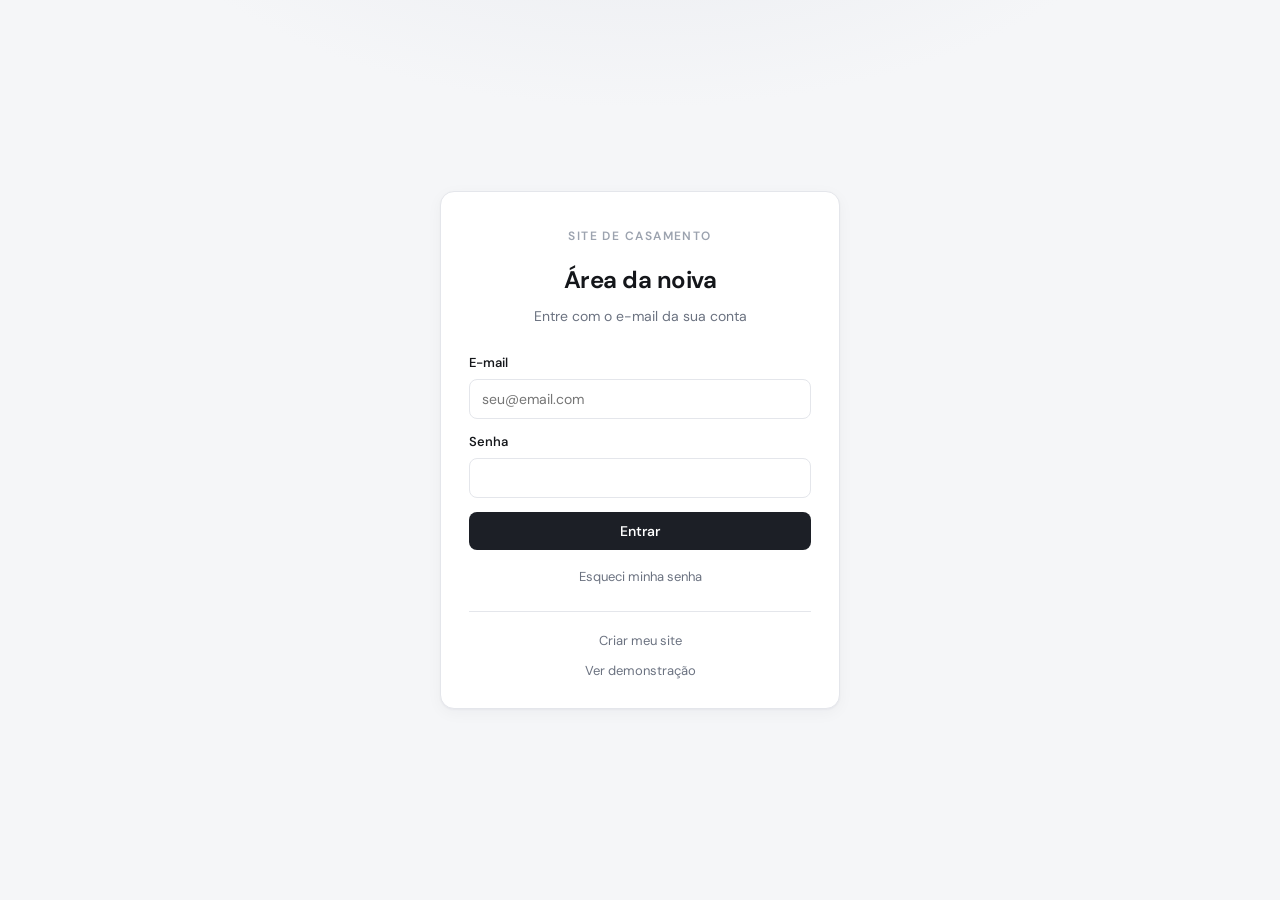
==== commit d8ccafea: "Remove o link do modelo em branco e alinha os links do login. Co-authored-by: Cursor <cursoragent@cu" ====
--- a/admin/index.html
+++ b/admin/index.html
@@ -32,9 +32,8 @@
 
             <p id="mensagem" class="mensagem"></p>
             <div class="links-login">
-                <a href="../landing/index.html" class="link-voltar">Criar meu site</a>
-                <a href="../index.html?site=modelo" class="link-voltar" target="_blank" rel="noopener">Ver modelo em branco</a>
-                <a href="../index.html" class="link-voltar" target="_blank" rel="noopener">Ver demonstração</a>
+                <a href="/" class="link-voltar">Criar meu site</a>
+                <a href="/sofiaelucas" class="link-voltar" target="_blank" rel="noopener">Ver demonstração</a>
             </div>
         </div>
     </div>
--- a/admin/admin.css
+++ b/admin/admin.css
@@ -101,7 +101,7 @@
 .links-login {
     display: flex;
     flex-direction: column;
-    gap: 10px;
+    gap: 12px;
     margin-top: 24px;
     padding-top: 20px;
     border-top: 1px solid var(--border);
@@ -109,10 +109,11 @@
 }
 
 .links-login .link-voltar {
-    margin-top: 0;
+    margin: 0;
     color: var(--text-muted);
     text-decoration: none;
     font-size: 13px;
+    line-height: 1.4;
 }
 
 .links-login .link-voltar:hover {
@@ -407,6 +408,31 @@
     line-height: 1.4;
 }
 
+.check-linha {
+    display: flex;
+    align-items: center;
+    gap: 10px;
+    margin: 8px 0 6px;
+    font-size: 14px;
+    font-weight: 500;
+    cursor: pointer;
+    color: var(--text);
+}
+
+.check-linha input[type="checkbox"] {
+    width: auto;
+    margin: 0;
+    accent-color: var(--accent);
+}
+
+.bloco-local-festa {
+    margin: 8px 0 16px;
+    padding: 14px 14px 4px;
+    border: 1px dashed var(--border);
+    border-radius: var(--radius-sm);
+    background: var(--surface-2);
+}
+
 .linha-dupla {
     display: grid;
     grid-template-columns: 1fr 1fr;
